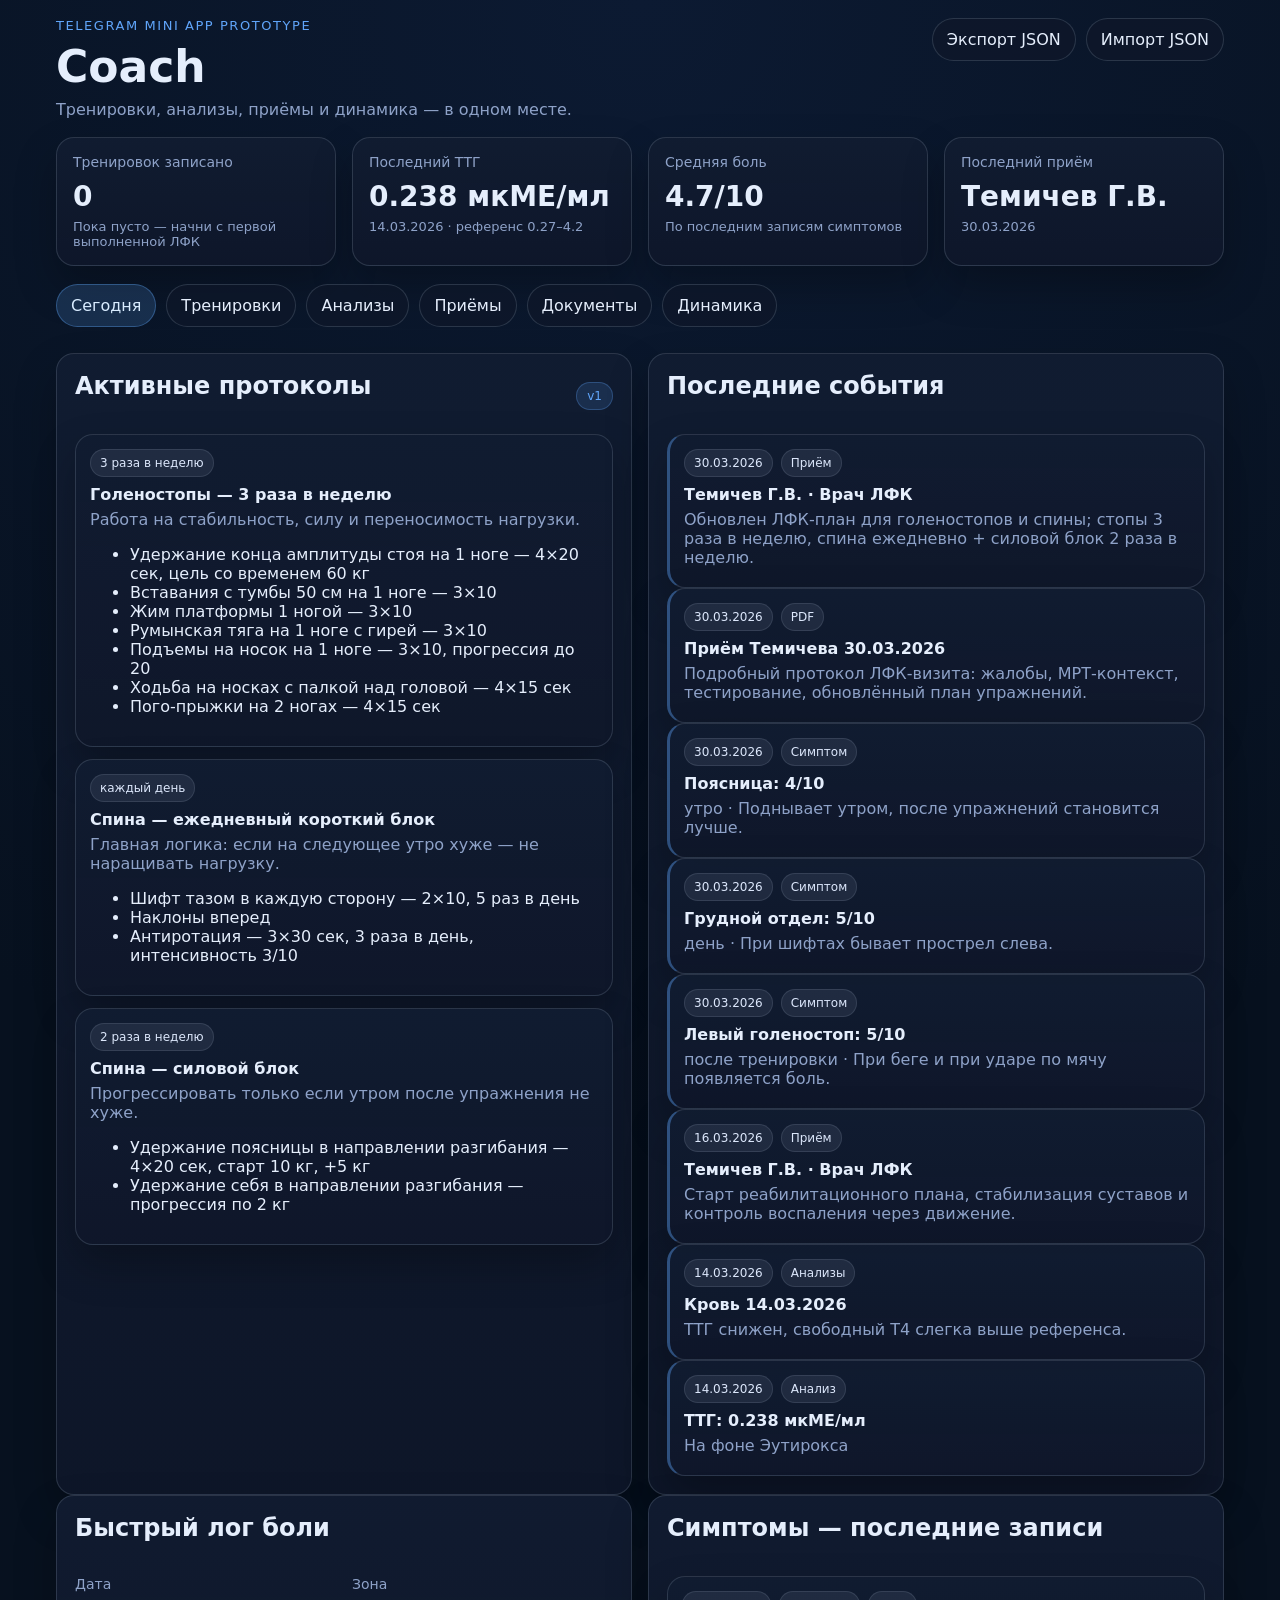
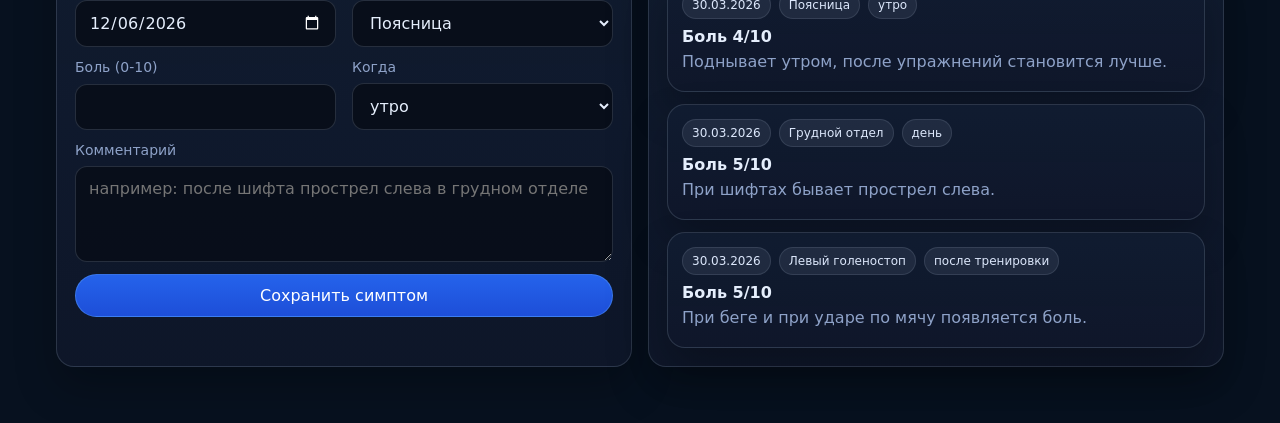
==== medtrack/index.html @ c05c1a05 "Add Coach mini app prototype" ====
<!doctype html>
<html lang="ru">
<head>
  <meta charset="UTF-8" />
  <meta name="viewport" content="width=device-width, initial-scale=1.0, viewport-fit=cover" />
  <title>MedTrack</title>
  <meta name="theme-color" content="#0f172a" />
  <link rel="stylesheet" href="./styles.css" />
  <script src="https://telegram.org/js/telegram-web-app.js"></script>
</head>
<body>
  <div class="app-shell">
    <header class="hero">
      <div>
        <p class="eyebrow">Telegram Mini App prototype</p>
        <h1>Coach</h1>
        <p class="subtitle">Тренировки, анализы, приёмы и динамика — в одном месте.</p>
      </div>
      <div class="hero-actions">
        <button id="exportBtn" class="ghost">Экспорт JSON</button>
        <label class="ghost file-btn">
          Импорт JSON
          <input id="importInput" type="file" accept="application/json" hidden />
        </label>
      </div>
    </header>

    <section class="cards" id="summaryCards"></section>

    <nav class="tabs" id="tabs">
      <button class="tab active" data-tab="dashboard">Сегодня</button>
      <button class="tab" data-tab="workouts">Тренировки</button>
      <button class="tab" data-tab="labs">Анализы</button>
      <button class="tab" data-tab="visits">Приёмы</button>
      <button class="tab" data-tab="documents">Документы</button>
      <button class="tab" data-tab="insights">Динамика</button>
    </nav>

    <main>
      <section class="panel active" data-panel="dashboard">
        <div class="grid two">
          <article class="card">
            <div class="card-head">
              <h2>Активные протоколы</h2>
              <span class="badge">v1</span>
            </div>
            <div id="protocolList" class="stack"></div>
          </article>

          <article class="card">
            <div class="card-head">
              <h2>Последние события</h2>
            </div>
            <div id="timeline" class="timeline"></div>
          </article>
        </div>

        <div class="grid two">
          <article class="card">
            <div class="card-head">
              <h2>Быстрый лог боли</h2>
            </div>
            <form id="symptomForm" class="form compact">
              <div class="grid two">
                <label>
                  <span>Дата</span>
                  <input name="date" type="date" required />
                </label>
                <label>
                  <span>Зона</span>
                  <select name="zone">
                    <option value="Поясница">Поясница</option>
                    <option value="Грудной отдел">Грудной отдел</option>
                    <option value="Левый голеностоп">Левый голеностоп</option>
                    <option value="Правый голеностоп">Правый голеностоп</option>
                  </select>
                </label>
              </div>
              <div class="grid two">
                <label>
                  <span>Боль (0-10)</span>
                  <input name="pain" type="number" min="0" max="10" step="1" required />
                </label>
                <label>
                  <span>Когда</span>
                  <select name="moment">
                    <option value="утро">утро</option>
                    <option value="день">день</option>
                    <option value="вечер">вечер</option>
                    <option value="после тренировки">после тренировки</option>
                  </select>
                </label>
              </div>
              <label>
                <span>Комментарий</span>
                <textarea name="note" rows="3" placeholder="например: после шифта прострел слева в грудном отделе"></textarea>
              </label>
              <button type="submit" class="primary">Сохранить симптом</button>
            </form>
          </article>

          <article class="card">
            <div class="card-head">
              <h2>Симптомы — последние записи</h2>
            </div>
            <div id="symptomsList" class="stack"></div>
          </article>
        </div>
      </section>

      <section class="panel" data-panel="workouts">
        <div class="grid two">
          <article class="card">
            <div class="card-head">
              <h2>Новая тренировка</h2>
            </div>
            <form id="workoutForm" class="form">
              <div class="grid two">
                <label>
                  <span>Дата</span>
                  <input name="date" type="date" required />
                </label>
                <label>
                  <span>Категория</span>
                  <select name="category">
                    <option value="Голеностопы">Голеностопы</option>
                    <option value="Спина">Спина</option>
                    <option value="Общее">Общее</option>
                  </select>
                </label>
              </div>
              <label>
                <span>Упражнение</span>
                <input name="exercise" type="text" required placeholder="Жим платформы 1 ногой" />
              </label>
              <div class="grid three">
                <label>
                  <span>Сторона</span>
                  <select name="side">
                    <option value="-">—</option>
                    <option value="левая">левая</option>
                    <option value="правая">правая</option>
                    <option value="обе">обе</option>
                  </select>
                </label>
                <label>
                  <span>Вес, кг</span>
                  <input name="weightKg" type="number" min="0" step="0.5" placeholder="30" />
                </label>
                <label>
                  <span>Подходы × повторы</span>
                  <input name="setsReps" type="text" placeholder="3x10" />
                </label>
              </div>
              <div class="grid three">
                <label>
                  <span>Длительность, сек</span>
                  <input name="durationSec" type="number" min="0" step="1" placeholder="20" />
                </label>
                <label>
                  <span>Боль до</span>
                  <input name="painBefore" type="number" min="0" max="10" step="1" placeholder="2" />
                </label>
                <label>
                  <span>Боль после</span>
                  <input name="painAfter" type="number" min="0" max="10" step="1" placeholder="3" />
                </label>
              </div>
              <label>
                <span>Комментарий</span>
                <textarea name="note" rows="3" placeholder="например: на 40 кг чувствуется спина, оставил 30 кг"></textarea>
              </label>
              <button type="submit" class="primary">Сохранить тренировку</button>
            </form>
          </article>

          <article class="card">
            <div class="card-head inline-wrap">
              <h2>Последние тренировки</h2>
              <select id="workoutFilter">
                <option value="all">Все</option>
                <option value="Голеностопы">Голеностопы</option>
                <option value="Спина">Спина</option>
                <option value="Общее">Общее</option>
              </select>
            </div>
            <div id="workoutList" class="stack"></div>
          </article>
        </div>
      </section>

      <section class="panel" data-panel="labs">
        <div class="grid two">
          <article class="card">
            <div class="card-head">
              <h2>Новый анализ</h2>
            </div>
            <form id="labForm" class="form">
              <div class="grid two">
                <label>
                  <span>Дата</span>
                  <input name="date" type="date" required />
                </label>
                <label>
                  <span>Панель</span>
                  <input name="panel" type="text" placeholder="Щитовидка / воспаление / биохимия" />
                </label>
              </div>
              <div class="grid two">
                <label>
                  <span>Показатель</span>
                  <input name="marker" type="text" required placeholder="ТТГ" />
                </label>
                <label>
                  <span>Значение</span>
                  <input name="value" type="number" step="0.001" required placeholder="26.5" />
                </label>
              </div>
              <div class="grid three">
                <label>
                  <span>Ед. изм.</span>
                  <input name="unit" type="text" placeholder="мкМЕ/мл" />
                </label>
                <label>
                  <span>Нижняя граница</span>
                  <input name="refMin" type="number" step="0.001" placeholder="0.27" />
                </label>
                <label>
                  <span>Верхняя граница</span>
                  <input name="refMax" type="number" step="0.001" placeholder="4.2" />
                </label>
              </div>
              <label>
                <span>Комментарий</span>
                <textarea name="note" rows="3" placeholder="например: на фоне Эутирокса"></textarea>
              </label>
              <button type="submit" class="primary">Сохранить анализ</button>
            </form>
          </article>

          <article class="card">
            <div class="card-head inline-wrap">
              <h2>Динамика анализов</h2>
              <select id="markerSelect"></select>
            </div>
            <div id="labChart" class="chart"></div>
            <div id="labTable" class="stack compact-list"></div>
          </article>
        </div>
      </section>

      <section class="panel" data-panel="visits">
        <div class="grid two">
          <article class="card">
            <div class="card-head">
              <h2>Новый приём</h2>
            </div>
            <form id="visitForm" class="form">
              <div class="grid two">
                <label>
                  <span>Дата</span>
                  <input name="date" type="date" required />
                </label>
                <label>
                  <span>Врач</span>
                  <input name="doctor" type="text" required placeholder="Темичев Г.В." />
                </label>
              </div>
              <div class="grid two">
                <label>
                  <span>Специализация</span>
                  <input name="specialty" type="text" placeholder="ЛФК / ревматолог / ортопед" />
                </label>
                <label>
                  <span>Клиника</span>
                  <input name="clinic" type="text" placeholder="Клиника Темичева" />
                </label>
              </div>
              <label>
                <span>Жалобы</span>
                <textarea name="complaints" rows="3"></textarea>
              </label>
              <label>
                <span>Выводы</span>
                <textarea name="findings" rows="4"></textarea>
              </label>
              <label>
                <span>План / назначения</span>
                <textarea name="plan" rows="4"></textarea>
              </label>
              <button type="submit" class="primary">Сохранить приём</button>
            </form>
          </article>

          <article class="card">
            <div class="card-head">
              <h2>История приёмов</h2>
            </div>
            <div id="visitList" class="stack"></div>
          </article>
        </div>
      </section>

      <section class="panel" data-panel="documents">
        <div class="grid two">
          <article class="card">
            <div class="card-head">
              <h2>Новый документ</h2>
            </div>
            <form id="documentForm" class="form">
              <div class="grid two">
                <label>
                  <span>Дата</span>
                  <input name="date" type="date" required />
                </label>
                <label>
                  <span>Тип</span>
                  <select name="type">
                    <option value="PDF">PDF</option>
                    <option value="МРТ">МРТ</option>
                    <option value="Анализы">Анализы</option>
                    <option value="Выписка">Выписка</option>
                    <option value="Прочее">Прочее</option>
                  </select>
                </label>
              </div>
              <label>
                <span>Название</span>
                <input name="title" type="text" required placeholder="Приём Темичева 30.03.2026" />
              </label>
              <div class="grid two">
                <label>
                  <span>Зона / тема</span>
                  <input name="area" type="text" placeholder="Голеностопы, спина" />
                </label>
                <label>
                  <span>Источник / файл</span>
                  <input name="source" type="text" placeholder="Telegram PDF / Medsi / Helix" />
                </label>
              </div>
              <label>
                <span>Короткая выжимка</span>
                <textarea name="summary" rows="4"></textarea>
              </label>
              <button type="submit" class="primary">Сохранить документ</button>
            </form>
          </article>

          <article class="card">
            <div class="card-head">
              <h2>Индекс документов</h2>
            </div>
            <div id="documentList" class="stack"></div>
          </article>
        </div>
      </section>

      <section class="panel" data-panel="insights">
        <div class="grid two">
          <article class="card">
            <div class="card-head inline-wrap">
              <h2>Прогресс по упражнению</h2>
              <select id="exerciseSelect"></select>
            </div>
            <div id="exerciseChart" class="chart"></div>
            <div id="exerciseStats" class="stack compact-list"></div>
          </article>

          <article class="card">
            <div class="card-head">
              <h2>Автовыводы</h2>
            </div>
            <div id="insightsList" class="stack"></div>
          </article>
        </div>
      </section>
    </main>
  </div>

  <template id="itemTemplate">
    <article class="item"></article>
  </template>

  <script src="./app.js"></script>
</body>
</html>
---- medtrack/styles.css ----
:root {
  --bg: #07111f;
  --panel: #0f172a;
  --panel-2: #111c31;
  --text: #e5eefc;
  --muted: #8ea2c8;
  --line: rgba(148, 163, 184, 0.22);
  --accent: #60a5fa;
  --accent-2: #22c55e;
  --warning: #f59e0b;
  --danger: #ef4444;
  --radius: 18px;
  --shadow: 0 20px 40px rgba(0, 0, 0, 0.25);
  color-scheme: dark;
  font-family: Inter, system-ui, -apple-system, BlinkMacSystemFont, "Segoe UI", sans-serif;
}

* { box-sizing: border-box; }
html, body { margin: 0; background: radial-gradient(circle at top, #0c1a32 0%, var(--bg) 55%); color: var(--text); }
body { min-height: 100vh; }
button, input, select, textarea { font: inherit; }
button { cursor: pointer; }

.app-shell {
  max-width: 1200px;
  margin: 0 auto;
  padding: 18px 16px 56px;
}

.hero {
  display: flex;
  gap: 16px;
  justify-content: space-between;
  align-items: flex-start;
  margin-bottom: 18px;
}

.eyebrow {
  margin: 0 0 8px;
  color: var(--accent);
  font-size: 13px;
  text-transform: uppercase;
  letter-spacing: 0.12em;
}

h1, h2, h3, p { margin-top: 0; }
h1 { margin-bottom: 8px; font-size: clamp(30px, 6vw, 44px); }
.subtitle { margin: 0; color: var(--muted); max-width: 640px; }

.hero-actions {
  display: flex;
  gap: 10px;
  flex-wrap: wrap;
}

.cards,
.grid {
  display: grid;
  gap: 16px;
}

.cards { grid-template-columns: repeat(4, minmax(0, 1fr)); margin-bottom: 18px; }
.grid.two { grid-template-columns: repeat(2, minmax(0, 1fr)); }
.grid.three { grid-template-columns: repeat(3, minmax(0, 1fr)); }

.card,
.metric,
.item {
  background: linear-gradient(180deg, rgba(17, 28, 49, 0.95), rgba(15, 23, 42, 0.92));
  border: 1px solid var(--line);
  border-radius: var(--radius);
  box-shadow: var(--shadow);
}

.card { padding: 18px; }
.metric { padding: 16px; }
.metric-label { color: var(--muted); font-size: 14px; margin-bottom: 10px; }
.metric-value { font-size: 28px; font-weight: 700; margin-bottom: 6px; }
.metric-note { color: var(--muted); font-size: 13px; }

.card-head {
  display: flex;
  align-items: center;
  justify-content: space-between;
  gap: 10px;
  margin-bottom: 14px;
}
.inline-wrap { flex-wrap: wrap; }
.badge {
  background: rgba(96, 165, 250, 0.14);
  color: var(--accent);
  border: 1px solid rgba(96, 165, 250, 0.28);
  border-radius: 999px;
  padding: 6px 10px;
  font-size: 12px;
}

.tabs {
  display: flex;
  gap: 10px;
  overflow-x: auto;
  padding-bottom: 8px;
  margin-bottom: 18px;
}

.tab,
.ghost,
.primary {
  border-radius: 999px;
  border: 1px solid var(--line);
  padding: 11px 14px;
  background: rgba(15, 23, 42, 0.7);
  color: var(--text);
}

.tab.active {
  background: rgba(96, 165, 250, 0.18);
  border-color: rgba(96, 165, 250, 0.35);
  color: #d9ecff;
}

.primary {
  background: linear-gradient(180deg, #2563eb, #1d4ed8);
  border-color: rgba(96, 165, 250, 0.4);
  color: white;
}

.ghost,
.file-btn {
  display: inline-flex;
  align-items: center;
  justify-content: center;
  gap: 8px;
}

.panel { display: none; }
.panel.active { display: block; }

.form { display: grid; gap: 14px; }
.form.compact { gap: 12px; }
label { display: grid; gap: 8px; }
label > span { color: var(--muted); font-size: 14px; }
input, select, textarea {
  width: 100%;
  border: 1px solid var(--line);
  border-radius: 12px;
  background: rgba(9, 14, 27, 0.96);
  color: var(--text);
  padding: 12px 13px;
  outline: none;
}
textarea { resize: vertical; min-height: 96px; }
input:focus, select:focus, textarea:focus {
  border-color: rgba(96, 165, 250, 0.5);
  box-shadow: 0 0 0 4px rgba(96, 165, 250, 0.12);
}

.stack { display: grid; gap: 12px; }
.item { padding: 14px; }
.item h3 { margin-bottom: 6px; font-size: 16px; }
.item p { margin-bottom: 6px; color: var(--muted); }
.item .meta { display: flex; gap: 8px; flex-wrap: wrap; margin-bottom: 8px; }
.chip {
  background: rgba(148, 163, 184, 0.12);
  border: 1px solid rgba(148, 163, 184, 0.18);
  border-radius: 999px;
  padding: 6px 9px;
  font-size: 12px;
  color: #dce7fb;
}

.timeline .item { border-left: 3px solid rgba(96, 165, 250, 0.4); }
.compact-list .item { padding: 12px; }
.muted { color: var(--muted); }

.chart {
  min-height: 260px;
  display: grid;
  align-items: end;
  margin-bottom: 12px;
}

.chart svg {
  width: 100%;
  height: 260px;
  overflow: visible;
}

.axis-label {
  fill: var(--muted);
  font-size: 12px;
}

.line-path { fill: none; stroke: var(--accent); stroke-width: 3; }
.line-point { fill: white; stroke: var(--accent); stroke-width: 3; }
.bar { fill: rgba(34, 197, 94, 0.72); }
.bar-label { fill: #dbeafe; font-size: 12px; }
.empty {
  padding: 18px;
  border-radius: 14px;
  border: 1px dashed var(--line);
  color: var(--muted);
  background: rgba(9, 14, 27, 0.45);
}

.toast {
  position: fixed;
  left: 50%;
  bottom: 20px;
  transform: translateX(-50%);
  background: rgba(9, 14, 27, 0.95);
  border: 1px solid var(--line);
  border-radius: 999px;
  padding: 12px 16px;
  box-shadow: var(--shadow);
  z-index: 20;
}

@media (max-width: 980px) {
  .cards,
  .grid.two,
  .grid.three { grid-template-columns: 1fr; }
  .hero { flex-direction: column; }
}
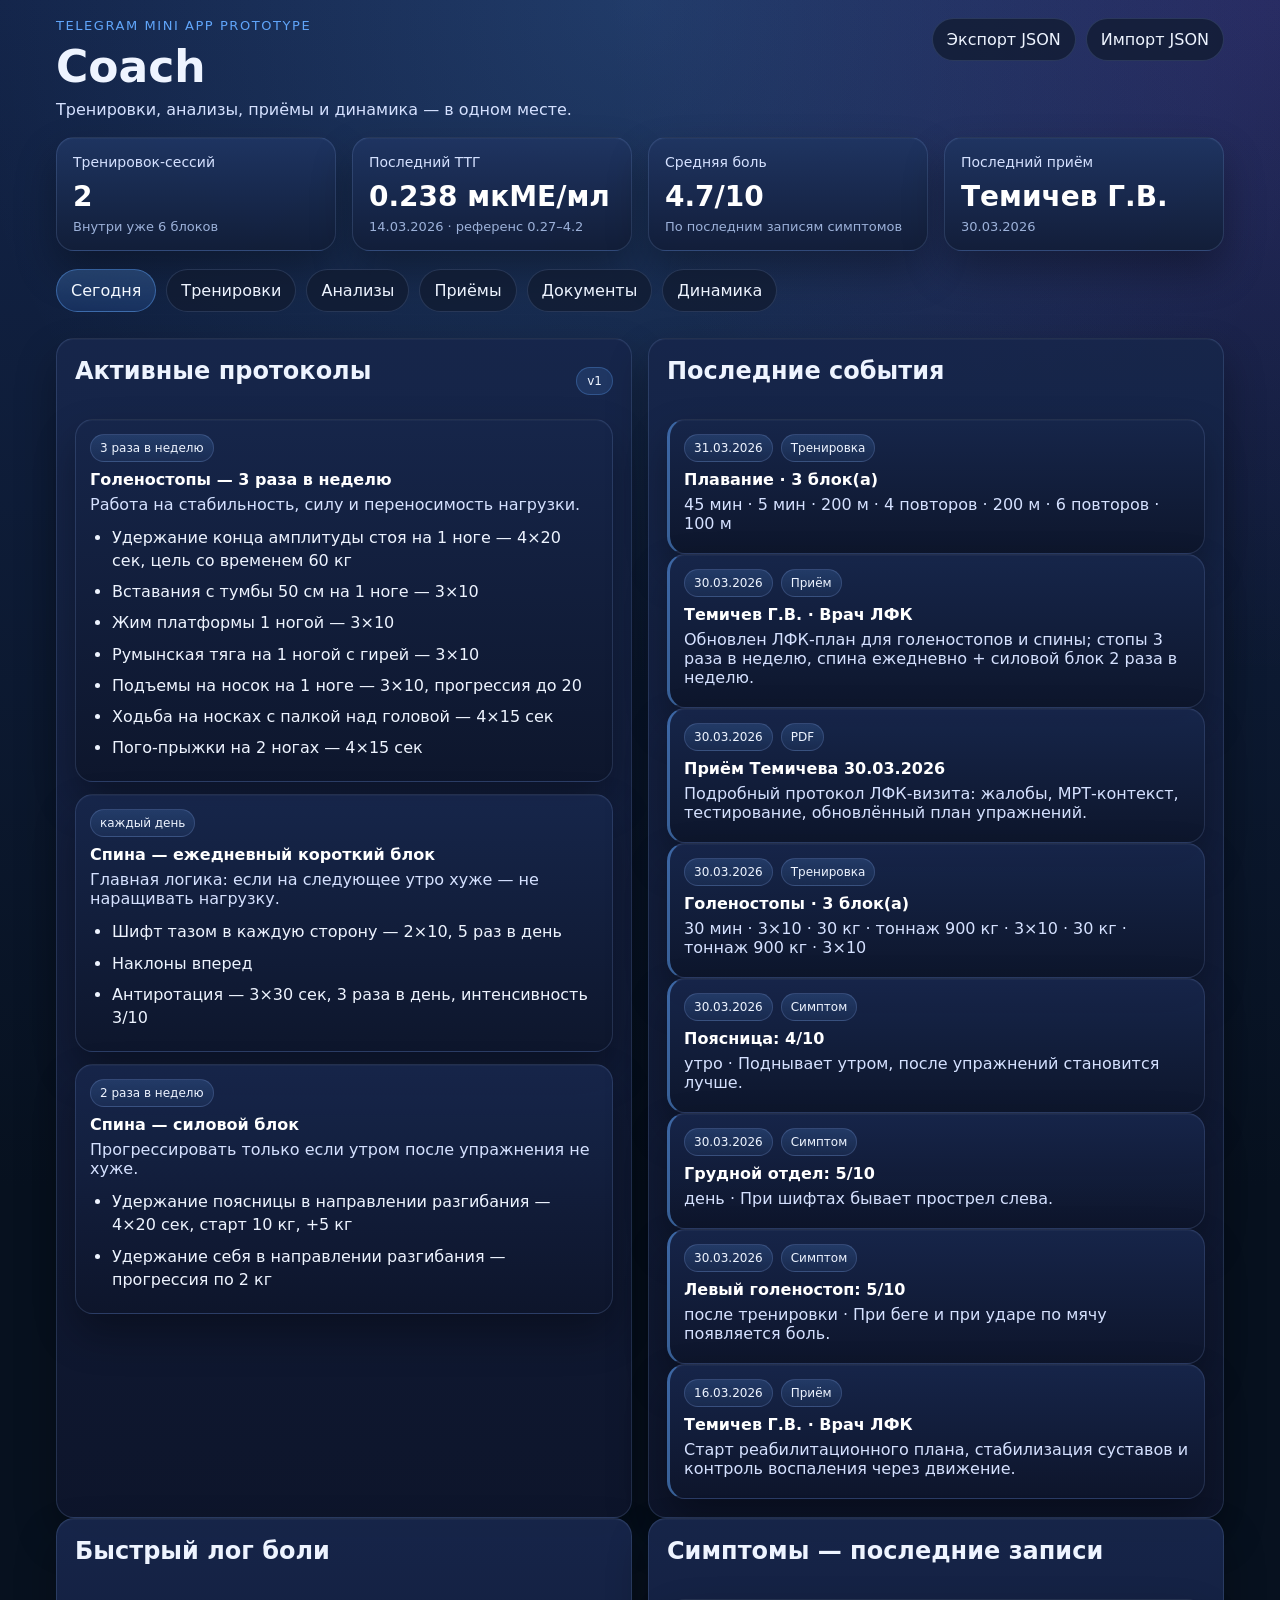
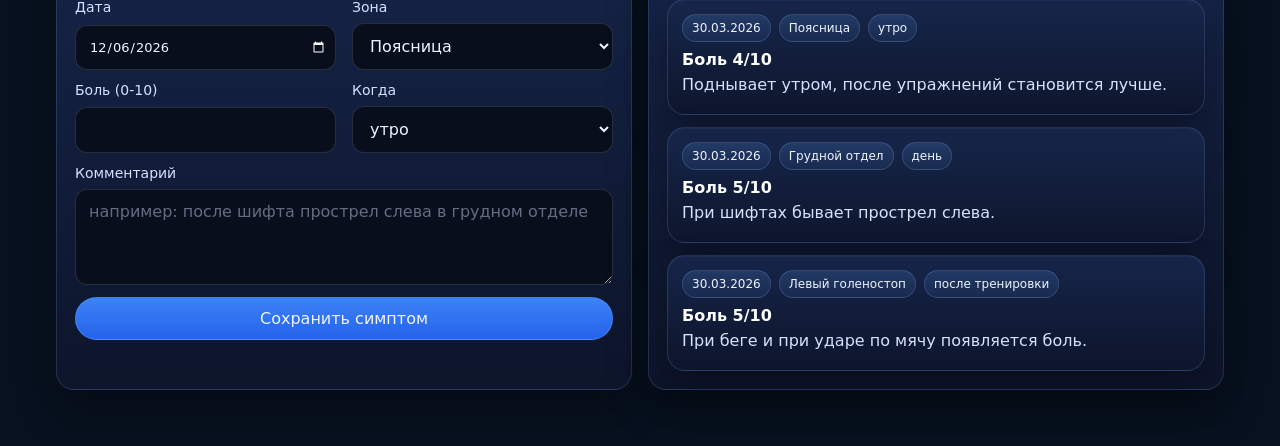
==== commit c70bb90a: "feat(medtrack): workouts as sessions with editable blocks" ====
--- a/medtrack/index.html
+++ b/medtrack/index.html
@@ -112,7 +112,7 @@
         <div class="grid two">
           <article class="card">
             <div class="card-head">
-              <h2>Новая тренировка</h2>
+              <h2>Новая тренировка-сессия</h2>
             </div>
             <form id="workoutForm" class="form">
               <div class="grid two">
@@ -122,40 +122,15 @@
                 </label>
                 <label>
                   <span>Категория</span>
-                  <select name="category">
-                    <option value="Голеностопы">Голеностопы</option>
-                    <option value="Спина">Спина</option>
-                    <option value="Общее">Общее</option>
-                  </select>
-                </label>
-              </div>
-              <label>
-                <span>Упражнение</span>
-                <input name="exercise" type="text" required placeholder="Жим платформы 1 ногой" />
-              </label>
+                  <input name="category" type="text" list="workoutCategoryList" required placeholder="Плавание / бег / голеностопы / спина" />
+                  <datalist id="workoutCategoryList"></datalist>
+                </label>
+              </div>
+
               <div class="grid three">
                 <label>
-                  <span>Сторона</span>
-                  <select name="side">
-                    <option value="-">—</option>
-                    <option value="левая">левая</option>
-                    <option value="правая">правая</option>
-                    <option value="обе">обе</option>
-                  </select>
-                </label>
-                <label>
-                  <span>Вес, кг</span>
-                  <input name="weightKg" type="number" min="0" step="0.5" placeholder="30" />
-                </label>
-                <label>
-                  <span>Подходы × повторы</span>
-                  <input name="setsReps" type="text" placeholder="3x10" />
-                </label>
-              </div>
-              <div class="grid three">
-                <label>
-                  <span>Длительность, сек</span>
-                  <input name="durationSec" type="number" min="0" step="1" placeholder="20" />
+                  <span>Общая длительность, мин</span>
+                  <input name="durationMin" type="number" min="0" step="1" placeholder="45" />
                 </label>
                 <label>
                   <span>Боль до</span>
@@ -166,11 +141,23 @@
                   <input name="painAfter" type="number" min="0" max="10" step="1" placeholder="3" />
                 </label>
               </div>
-              <label>
-                <span>Комментарий</span>
-                <textarea name="note" rows="3" placeholder="например: на 40 кг чувствуется спина, оставил 30 кг"></textarea>
-              </label>
-              <button type="submit" class="primary">Сохранить тренировку</button>
+
+              <label>
+                <span>Комментарий к сессии</span>
+                <textarea name="note" rows="3" placeholder="Например: плавание без перегруза; спину берегу; в конце почувствовал усталость"></textarea>
+              </label>
+
+              <div class="section-head">
+                <h3>Блоки внутри тренировки</h3>
+                <button type="button" id="addWorkoutBlockBtn" class="ghost">+ Добавить блок</button>
+              </div>
+
+              <div id="workoutBlocks" class="stack"></div>
+
+              <div class="form-actions">
+                <button type="submit" class="primary" id="workoutSubmitBtn">Сохранить тренировку</button>
+                <button type="button" class="ghost" id="workoutCancelEditBtn" hidden>Отменить редактирование</button>
+              </div>
             </form>
           </article>
 
@@ -179,9 +166,6 @@
               <h2>Последние тренировки</h2>
               <select id="workoutFilter">
                 <option value="all">Все</option>
-                <option value="Голеностопы">Голеностопы</option>
-                <option value="Спина">Спина</option>
-                <option value="Общее">Общее</option>
               </select>
             </div>
             <div id="workoutList" class="stack"></div>
@@ -377,10 +361,6 @@
     </main>
   </div>
 
-  <template id="itemTemplate">
-    <article class="item"></article>
-  </template>
-
   <script src="./app.js"></script>
 </body>
 </html>
--- a/medtrack/styles.css
+++ b/medtrack/styles.css
@@ -1,22 +1,33 @@
 :root {
   --bg: #07111f;
+  --bg-top: #132449;
   --panel: #0f172a;
   --panel-2: #111c31;
-  --text: #e5eefc;
-  --muted: #8ea2c8;
+  --panel-3: #17264a;
+  --text: #eef4ff;
+  --text-soft: #d5e1ff;
+  --muted: #9cb1d9;
   --line: rgba(148, 163, 184, 0.22);
   --accent: #60a5fa;
+  --accent-text: #ffffff;
   --accent-2: #22c55e;
   --warning: #f59e0b;
   --danger: #ef4444;
   --radius: 18px;
-  --shadow: 0 20px 40px rgba(0, 0, 0, 0.25);
+  --shadow: 0 20px 40px rgba(0, 0, 0, 0.32);
   color-scheme: dark;
   font-family: Inter, system-ui, -apple-system, BlinkMacSystemFont, "Segoe UI", sans-serif;
 }
 
 * { box-sizing: border-box; }
-html, body { margin: 0; background: radial-gradient(circle at top, #0c1a32 0%, var(--bg) 55%); color: var(--text); }
+html, body {
+  margin: 0;
+  background:
+    radial-gradient(circle at top, rgba(96, 165, 250, 0.18) 0%, transparent 32%),
+    radial-gradient(circle at top right, rgba(168, 85, 247, 0.14) 0%, transparent 28%),
+    linear-gradient(180deg, var(--bg-top) 0%, var(--bg) 58%);
+  color: var(--text);
+}
 body { min-height: 100vh; }
 button, input, select, textarea { font: inherit; }
 button { cursor: pointer; }
@@ -44,8 +55,9 @@
 }
 
 h1, h2, h3, p { margin-top: 0; }
+h1, h2, h3, strong, li { color: var(--text); }
 h1 { margin-bottom: 8px; font-size: clamp(30px, 6vw, 44px); }
-.subtitle { margin: 0; color: var(--muted); max-width: 640px; }
+.subtitle { margin: 0; color: var(--text-soft); max-width: 640px; }
 
 .hero-actions {
   display: flex;
@@ -66,16 +78,23 @@
 .card,
 .metric,
 .item {
-  background: linear-gradient(180deg, rgba(17, 28, 49, 0.95), rgba(15, 23, 42, 0.92));
-  border: 1px solid var(--line);
+  background:
+    linear-gradient(180deg, rgba(23, 38, 74, 0.96), rgba(14, 22, 43, 0.96)),
+    linear-gradient(135deg, rgba(96, 165, 250, 0.06), rgba(168, 85, 247, 0.06));
+  border: 1px solid rgba(140, 170, 230, 0.18);
   border-radius: var(--radius);
-  box-shadow: var(--shadow);
+  box-shadow: var(--shadow), inset 0 1px 0 rgba(255, 255, 255, 0.03);
 }
 
 .card { padding: 18px; }
-.metric { padding: 16px; }
-.metric-label { color: var(--muted); font-size: 14px; margin-bottom: 10px; }
-.metric-value { font-size: 28px; font-weight: 700; margin-bottom: 6px; }
+.metric {
+  padding: 16px;
+  background:
+    linear-gradient(180deg, rgba(31, 52, 97, 0.96), rgba(18, 29, 56, 0.96)),
+    linear-gradient(135deg, rgba(96, 165, 250, 0.12), rgba(34, 197, 94, 0.08));
+}
+.metric-label { color: var(--text-soft); font-size: 14px; margin-bottom: 10px; }
+.metric-value { font-size: 28px; font-weight: 700; margin-bottom: 6px; color: #ffffff; }
 .metric-note { color: var(--muted); font-size: 13px; }
 
 .card-head {
@@ -107,22 +126,22 @@
 .ghost,
 .primary {
   border-radius: 999px;
-  border: 1px solid var(--line);
+  border: 1px solid rgba(140, 170, 230, 0.18);
   padding: 11px 14px;
-  background: rgba(15, 23, 42, 0.7);
+  background: rgba(17, 28, 49, 0.78);
   color: var(--text);
 }
 
 .tab.active {
-  background: rgba(96, 165, 250, 0.18);
-  border-color: rgba(96, 165, 250, 0.35);
-  color: #d9ecff;
+  background: linear-gradient(180deg, rgba(96, 165, 250, 0.26), rgba(59, 130, 246, 0.16));
+  border-color: rgba(96, 165, 250, 0.42);
+  color: #f3f8ff;
 }
 
 .primary {
-  background: linear-gradient(180deg, #2563eb, #1d4ed8);
+  background: linear-gradient(180deg, #3b82f6, #2563eb);
   border-color: rgba(96, 165, 250, 0.4);
-  color: white;
+  color: var(--accent-text);
 }
 
 .ghost,
@@ -138,8 +157,8 @@
 
 .form { display: grid; gap: 14px; }
 .form.compact { gap: 12px; }
-label { display: grid; gap: 8px; }
-label > span { color: var(--muted); font-size: 14px; }
+label { display: grid; gap: 8px; min-width: 0; }
+label > span { color: var(--text-soft); font-size: 14px; }
 input, select, textarea {
   width: 100%;
   border: 1px solid var(--line);
@@ -150,6 +169,12 @@
   outline: none;
 }
 textarea { resize: vertical; min-height: 96px; }
+input::placeholder, textarea::placeholder { color: rgba(213, 225, 255, 0.45); }
+input[type="date"] {
+  font-size: 13px;
+  padding-right: 8px;
+  min-width: 0;
+}
 input:focus, select:focus, textarea:focus {
   border-color: rgba(96, 165, 250, 0.5);
   box-shadow: 0 0 0 4px rgba(96, 165, 250, 0.12);
@@ -157,21 +182,40 @@
 
 .stack { display: grid; gap: 12px; }
 .item { padding: 14px; }
-.item h3 { margin-bottom: 6px; font-size: 16px; }
-.item p { margin-bottom: 6px; color: var(--muted); }
+.item h3 { margin-bottom: 6px; font-size: 16px; color: #ffffff; }
+.item p { margin-bottom: 6px; color: var(--text-soft); }
+.item ul { margin: 12px 0 0; padding-left: 22px; }
+.item li, .card li { color: var(--text); margin-bottom: 8px; line-height: 1.45; }
 .item .meta { display: flex; gap: 8px; flex-wrap: wrap; margin-bottom: 8px; }
 .chip {
-  background: rgba(148, 163, 184, 0.12);
-  border: 1px solid rgba(148, 163, 184, 0.18);
+  background: linear-gradient(180deg, rgba(96, 165, 250, 0.18), rgba(96, 165, 250, 0.08));
+  border: 1px solid rgba(140, 170, 230, 0.22);
   border-radius: 999px;
   padding: 6px 9px;
   font-size: 12px;
-  color: #dce7fb;
-}
-
-.timeline .item { border-left: 3px solid rgba(96, 165, 250, 0.4); }
+  color: #eef4ff;
+}
+
+.timeline .item { border-left: 3px solid rgba(96, 165, 250, 0.52); }
 .compact-list .item { padding: 12px; }
 .muted { color: var(--muted); }
+
+.hero,
+.metric,
+.card,
+.item,
+.tab,
+.ghost,
+.primary,
+input,
+select,
+textarea,
+label,
+li,
+.badge,
+.chip {
+  color: var(--text);
+}
 
 .chart {
   min-height: 260px;
@@ -216,9 +260,61 @@
   z-index: 20;
 }
 
+.grid.four { grid-template-columns: repeat(4, minmax(0, 1fr)); }
+
+.section-head {
+  display: flex;
+  align-items: center;
+  justify-content: space-between;
+  gap: 12px;
+}
+
+.workout-block,
+.subitem {
+  background: rgba(8, 14, 27, 0.48);
+  border: 1px solid rgba(140, 170, 230, 0.14);
+  border-radius: 16px;
+  padding: 14px;
+}
+
+.workout-block-head {
+  display: flex;
+  align-items: center;
+  justify-content: space-between;
+  gap: 12px;
+  margin-bottom: 12px;
+}
+
+.danger-ghost {
+  color: #fecaca;
+  border-color: rgba(239, 68, 68, 0.28);
+}
+
+.form-actions {
+  display: flex;
+  gap: 12px;
+  flex-wrap: wrap;
+}
+
+.item-actions {
+  display: flex;
+  gap: 8px;
+  flex-wrap: wrap;
+  margin-top: 12px;
+}
+
+.ghost.small,
+.primary.small {
+  padding: 8px 12px;
+  font-size: 13px;
+}
+
 @media (max-width: 980px) {
   .cards,
   .grid.two,
-  .grid.three { grid-template-columns: 1fr; }
-  .hero { flex-direction: column; }
-}
+  .grid.three,
+  .grid.four { grid-template-columns: 1fr; }
+  .hero,
+  .section-head,
+  .workout-block-head { flex-direction: column; align-items: stretch; }
+}
